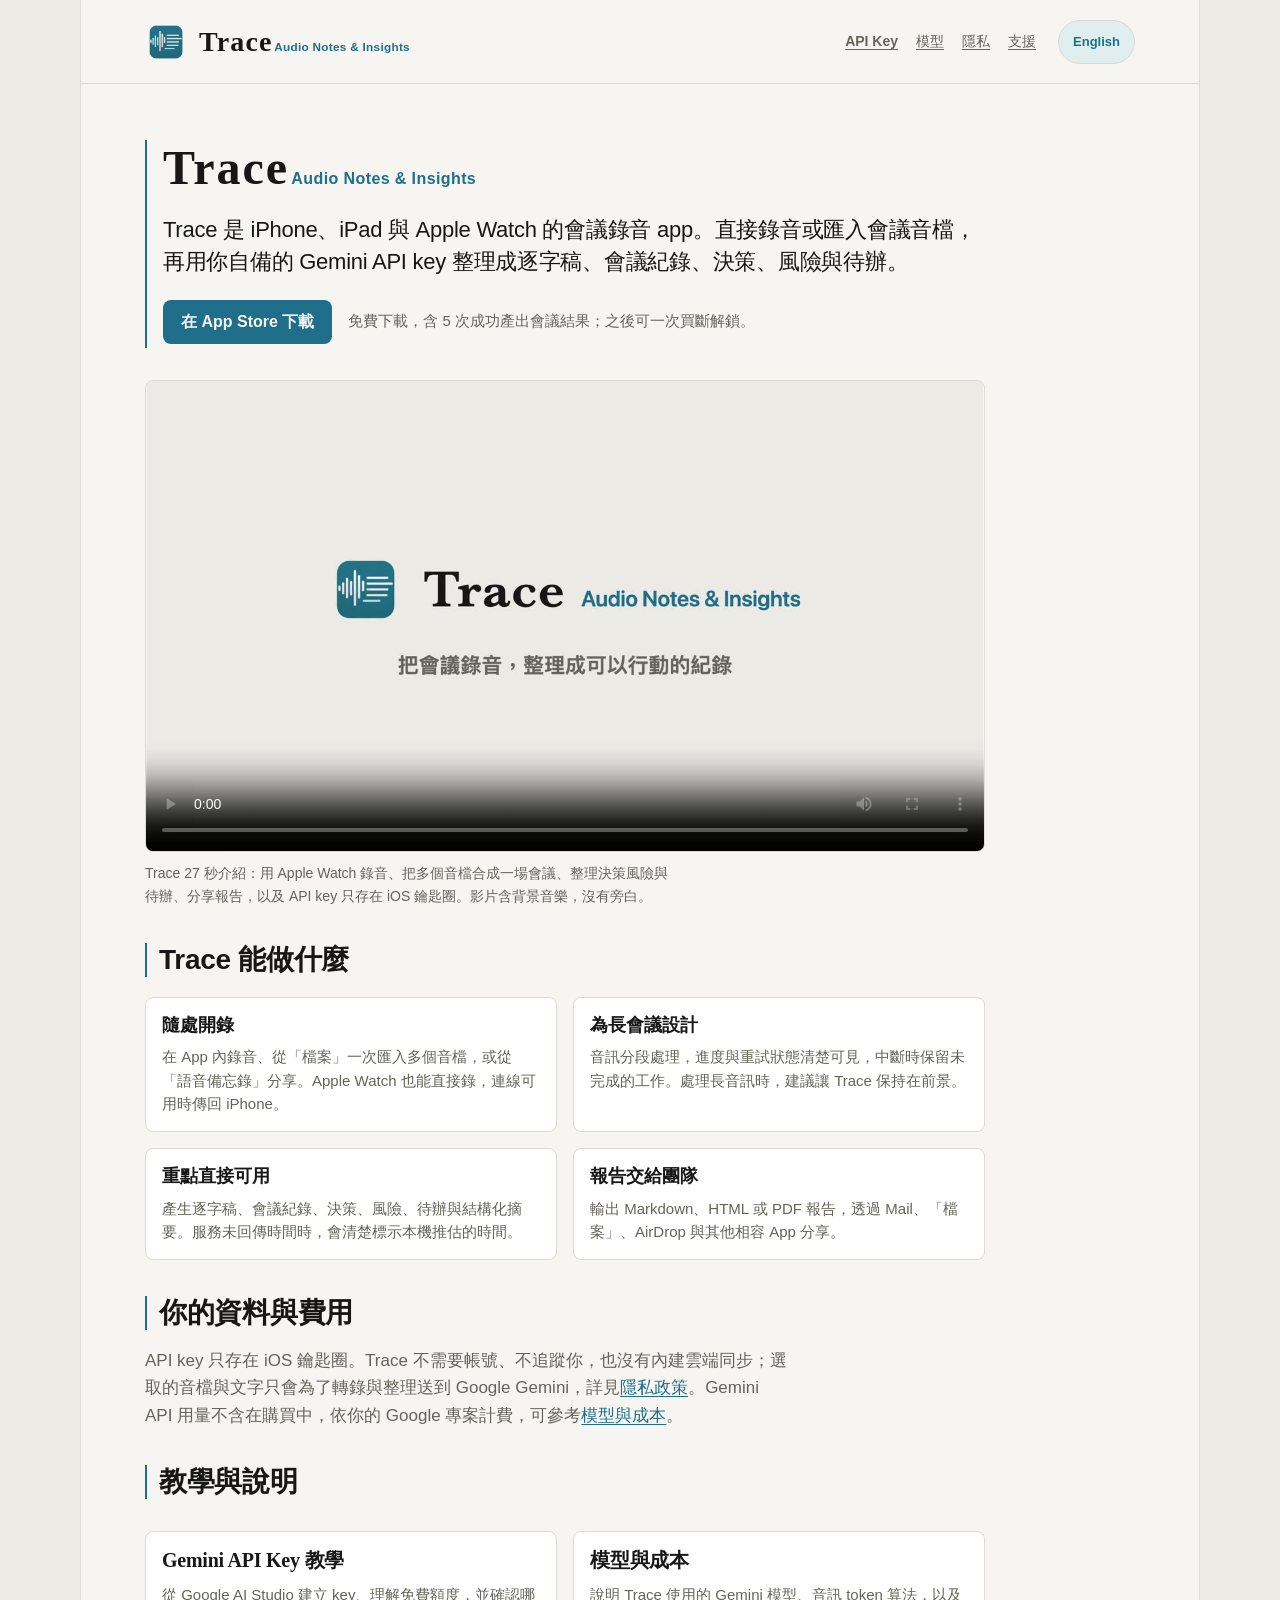
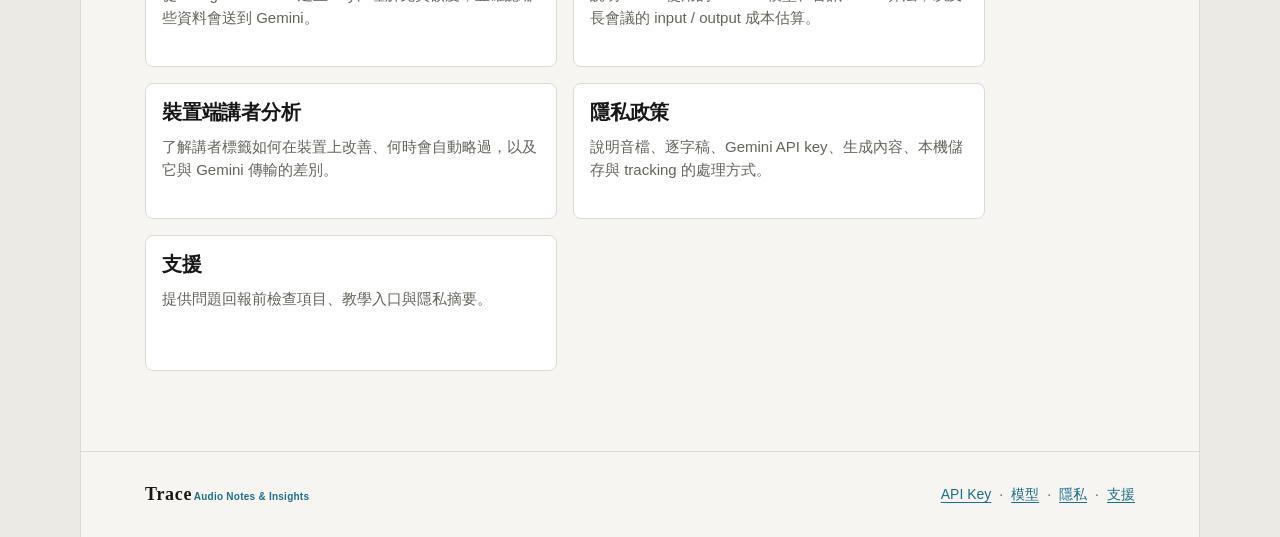
==== index.html @ 85e14eae "Add background music to the promo videos The 27-second cut uses "Calm Corporate 100 bpm - Short" by " ====
<!doctype html>
<html lang="zh-Hant">
  <head>
    <meta charset="utf-8">
    <meta name="viewport" content="width=device-width, initial-scale=1">
    <title>Trace 音訊逐字稿：會議錄音整理成逐字稿、決策與待辦</title>
    <meta name="description" content="Trace 是 iPhone、iPad 與 Apple Watch 的會議錄音 app，用你自備的 Gemini API key 把會議音檔整理成逐字稿、會議紀錄、決策、風險與待辦。免費下載，含 5 次成功產出結果。">
    <meta name="apple-itunes-app" content="app-id=6767938270">
    <link rel="canonical" href="https://isaac-ys-lin.github.io/meetingpipeline-site/">
    <link rel="alternate" hreflang="zh-Hant" href="https://isaac-ys-lin.github.io/meetingpipeline-site/">
    <link rel="alternate" hreflang="en" href="https://isaac-ys-lin.github.io/meetingpipeline-site/en/">
    <link rel="alternate" hreflang="x-default" href="https://isaac-ys-lin.github.io/meetingpipeline-site/">
    <meta property="og:type" content="website">
    <meta property="og:site_name" content="Trace">
    <meta property="og:locale" content="zh_TW">
    <meta property="og:title" content="Trace 音訊逐字稿：會議錄音整理成逐字稿、決策與待辦">
    <meta property="og:description" content="Trace 是 iPhone、iPad 與 Apple Watch 的會議錄音 app，用你自備的 Gemini API key 把會議音檔整理成逐字稿、會議紀錄、決策、風險與待辦。免費下載，含 5 次成功產出結果。">
    <meta property="og:url" content="https://isaac-ys-lin.github.io/meetingpipeline-site/">
    <meta property="og:image" content="https://isaac-ys-lin.github.io/meetingpipeline-site/assets/og/trace-og-zh-Hant-20260928.png">
    <meta property="og:image:width" content="1200">
    <meta property="og:image:height" content="630">
    <meta name="twitter:card" content="summary_large_image">
    <link rel="icon" href="./app-icon.png" type="image/png">
    <link rel="stylesheet" href="./styles.css?v=20260928-trace-site-launch">
  </head>
  <body>
    <a class="skip-link" href="#main-content">跳到主要內容</a>
    <div class="page-shell">
      <div class="frame">
        <header class="site-header">
          <a class="brand" href="./" aria-label="Trace Audio Notes &amp; Insights home">
            <img class="brand-icon" src="./brand-icon.png" alt="" width="42" height="42">
            <span class="brand-lockup"><span class="brand-signature">Trace</span><span class="brand-descriptor"> Audio Notes &amp; Insights</span></span>
          </a>
          <nav class="nav" aria-label="主要連結">
            <a href="./gemini-api-key/">API Key</a>
            <a href="./models/">模型</a>
            <a href="./privacy/">隱私</a>
            <a href="./support/">支援</a>
            <a class="language-switch" href="./en/">English</a>
          </nav>
        </header>
        <main id="main-content">
          <section class="intro" aria-labelledby="page-title">
            <div class="trace-rail">
              <h1 id="page-title" aria-label="Trace Audio Notes &amp; Insights"><span class="brand-lockup"><span class="brand-signature">Trace</span><span class="brand-descriptor"> Audio Notes &amp; Insights</span></span></h1>
              <p class="lede">
                Trace 是 iPhone、iPad 與 Apple Watch 的會議錄音 app。直接錄音或匯入會議音檔，再用你自備的 Gemini API key 整理成逐字稿、會議紀錄、決策、風險與待辦。
              </p>
              <p class="store-row">
                <a class="store-link" href="https://apps.apple.com/app/id6767938270">在 App Store 下載</a>
                <span class="store-note">免費下載，含 5 次成功產出會議結果；之後可一次買斷解鎖。</span>
              </p>
            </div>
          </section>

          <section class="promo-video" aria-label="宣傳影片">
            <video controls playsinline preload="metadata" poster="./assets/video/trace-launch-zh-Hant-20260928.jpg" width="1920" height="1080" aria-describedby="promo-video-description">
              <source src="./assets/video/trace-launch-zh-Hant-20260928-music.mp4" type="video/mp4">
              <p>你的瀏覽器無法播放影片，可以<a href="./assets/video/trace-launch-zh-Hant-20260928-music.mp4">直接下載 MP4</a>。</p>
            </video>
            <p id="promo-video-description">Trace 27 秒介紹：用 Apple Watch 錄音、把多個音檔合成一場會議、整理決策風險與待辦、分享報告，以及 API key 只存在 iOS 鑰匙圈。影片含背景音樂，沒有旁白。</p>
          </section>

          <section class="features" aria-labelledby="features-title">
            <h2 id="features-title">Trace 能做什麼</h2>
            <div class="feature-grid">
              <div class="feature">
                <h3>隨處開錄</h3>
                <p>在 App 內錄音、從「檔案」一次匯入多個音檔，或從「語音備忘錄」分享。Apple Watch 也能直接錄，連線可用時傳回 iPhone。</p>
              </div>
              <div class="feature">
                <h3>為長會議設計</h3>
                <p>音訊分段處理，進度與重試狀態清楚可見，中斷時保留未完成的工作。處理長音訊時，建議讓 Trace 保持在前景。</p>
              </div>
              <div class="feature">
                <h3>重點直接可用</h3>
                <p>產生逐字稿、會議紀錄、決策、風險、待辦與結構化摘要。服務未回傳時間時，會清楚標示本機推估的時間。</p>
              </div>
              <div class="feature">
                <h3>報告交給團隊</h3>
                <p>輸出 Markdown、HTML 或 PDF 報告，透過 Mail、「檔案」、AirDrop 與其他相容 App 分享。</p>
              </div>
            </div>
            <h2 id="privacy-summary">你的資料與費用</h2>
            <p>API key 只存在 iOS 鑰匙圈。Trace 不需要帳號、不追蹤你，也沒有內建雲端同步；選取的音檔與文字只會為了轉錄與整理送到 Google Gemini，詳見<a href="./privacy/">隱私政策</a>。Gemini API 用量不含在購買中，依你的 Google 專案計費，可參考<a href="./models/">模型與成本</a>。</p>
          </section>

          <h2 class="link-grid-title">教學與說明</h2>
          <section class="link-grid" aria-label="主要連結">
            <a class="link-card" href="./gemini-api-key/">
              <strong>Gemini API Key 教學</strong>
              <span>從 Google AI Studio 建立 key、理解免費額度，並確認哪些資料會送到 Gemini。</span>
            </a>
            <a class="link-card" href="./models/">
              <strong>模型與成本</strong>
              <span>說明 Trace 使用的 Gemini 模型、音訊 token 算法，以及長會議的 input / output 成本估算。</span>
            </a>
            <a class="link-card" href="./speaker-analysis/">
              <strong>裝置端講者分析</strong>
              <span>了解講者標籤如何在裝置上改善、何時會自動略過，以及它與 Gemini 傳輸的差別。</span>
            </a>
            <a class="link-card" href="./privacy/">
              <strong>隱私政策</strong>
              <span>說明音檔、逐字稿、Gemini API key、生成內容、本機儲存與 tracking 的處理方式。</span>
            </a>
            <a class="link-card" href="./support/">
              <strong>支援</strong>
              <span>提供問題回報前檢查項目、教學入口與隱私摘要。</span>
            </a>
          </section>
        </main>
        <footer class="site-footer">
          <span class="footer-brand brand-lockup"><span class="brand-signature">Trace</span><span class="brand-descriptor"> Audio Notes &amp; Insights</span></span>
          <span>
            <a href="./gemini-api-key/">API Key</a>
            · <a href="./models/">模型</a>
            · <a href="./privacy/">隱私</a>
            · <a href="./support/">支援</a>
          </span>
        </footer>
      </div>
    </div>
  </body>
</html>
---- styles.css ----
:root {
  color-scheme: light dark;
  --canvas: #ECEAE5;
  --paper: #F7F5F1;
  --panel: #FFFFFF;
  --ivory: #FBFAF6;
  --ink: #171717;
  --muted: #64645B;
  --line: #DCDAD2;
  --teal: #1F6F8B;
  --teal-soft: #DFEFEF;
  --record-soft: #EEE9E0;
  --success: #298C45;
  --warning: #B85309;
  --copper: #B86445;
  --font-brand: "Baskerville-SemiBold", "Baskerville", ui-serif, serif;
  --font-serif: ui-serif, "Iowan Old Style", "Palatino Linotype", "Songti TC", serif;
  --font-sans: -apple-system, BlinkMacSystemFont, "Segoe UI", "PingFang TC", sans-serif;
  --font-mono: ui-monospace, "SFMono-Regular", Menlo, Consolas, monospace;
  --radius-panel: 8px;
  --radius-row: 10px;
  --shell-width: 1120px;
  --reading-width: 68ch;
}

@media (prefers-color-scheme: dark) {
  :root {
    --canvas: #0C0E0E;
    --paper: #121414;
    --panel: #1E2121;
    --ivory: #181A1A;
    --ink: #F0F0E8;
    --muted: #B0B5AF;
    --line: #3F4443;
    --teal: #68C5D1;
    --teal-soft: #203C40;
    --record-soft: #32302B;
    --success: #6BD18A;
    --warning: #EA9F50;
    --copper: #D37B56;
  }
}

* {
  box-sizing: border-box;
}

html {
  -webkit-font-smoothing: antialiased;
  -moz-osx-font-smoothing: grayscale;
  background: var(--canvas);
  color: var(--ink);
  font-family: var(--font-sans);
  line-height: 1.62;
}

body {
  background: var(--canvas);
  margin: 0;
  min-width: 320px;
}

::selection {
  background: var(--teal-soft);
  color: var(--ink);
}

a {
  color: var(--teal);
  text-decoration-color: currentColor;
  text-decoration-thickness: 1px;
  text-underline-offset: 0.2em;
  transition-duration: 160ms;
  transition-property: background-color, border-color, color, transform;
  transition-timing-function: ease-out;
}

a:hover {
  color: var(--ink);
  text-decoration-thickness: 2px;
}

a:active {
  transform: scale(0.985);
}

a:focus-visible,
[tabindex]:focus-visible {
  border-radius: 4px;
  outline: 3px solid var(--teal);
  outline-offset: 4px;
}

.skip-link {
  background: var(--ink);
  border-radius: var(--radius-panel);
  color: var(--paper);
  left: 16px;
  padding: 10px 14px;
  position: fixed;
  top: -64px;
  z-index: 100;
}

.skip-link:focus {
  top: 16px;
}

.page-shell {
  min-height: 100vh;
  padding-inline: 20px;
}

.frame {
  background: var(--paper);
  border-inline: 1px solid var(--line);
  margin: 0 auto;
  max-width: var(--shell-width);
  min-height: 100vh;
  width: 100%;
}

.site-header,
.site-footer {
  align-items: center;
  display: flex;
  gap: 24px;
  justify-content: space-between;
  padding-inline: clamp(20px, 5vw, 64px);
}

.site-header {
  border-bottom: 1px solid var(--line);
  min-height: 84px;
  padding-block: 18px;
}

.brand {
  align-items: center;
  color: var(--ink);
  display: inline-flex;
  flex: 0 0 auto;
  font-family: var(--font-brand);
  font-size: 28px;
  font-weight: 600;
  gap: 12px;
  letter-spacing: 0.02em;
  line-height: 1;
  min-height: 44px;
  text-decoration: none;
}

.brand:hover {
  color: var(--teal);
}

.brand-lockup {
  align-items: baseline;
  display: inline-flex;
  white-space: nowrap;
}

.brand-signature {
  font-family: var(--font-brand);
  font-weight: 600;
  letter-spacing: 0.04em;
  line-height: 1;
}

.brand-descriptor {
  color: var(--teal);
  font-family: var(--font-sans);
  font-size: 0.42em;
  font-weight: 600;
  letter-spacing: 0.025em;
  line-height: 1;
  margin-inline-start: 0.15em;
}

.brand-icon {
  display: block;
  height: 42px;
  object-fit: contain;
  width: 42px;
}

.nav {
  align-items: center;
  display: flex;
  flex-wrap: wrap;
  gap: 4px 18px;
  justify-content: flex-end;
}

.nav a {
  align-items: center;
  color: var(--muted);
  display: inline-flex;
  font-size: 14px;
  font-weight: 560;
  min-height: 44px;
  white-space: nowrap;
}

.nav a:hover {
  color: var(--ink);
}

.nav a[aria-current="page"] {
  color: var(--teal);
  font-weight: 700;
  text-decoration-color: var(--teal);
  text-decoration-thickness: 2px;
}

.nav .language-switch {
  background: var(--teal-soft);
  border: 1px solid var(--line);
  border-radius: 999px;
  color: var(--teal);
  font-size: 13px;
  font-weight: 700;
  justify-content: center;
  margin-left: 4px;
  min-height: 44px;
  min-width: 62px;
  padding-inline: 14px;
  text-decoration: none;
}

.nav .language-switch:hover {
  background: var(--teal-soft);
  border-color: var(--teal);
  color: var(--ink);
}

main {
  padding: clamp(36px, 5vw, 56px) clamp(20px, 5vw, 64px) clamp(52px, 7vw, 80px);
}

.intro,
.content {
  max-width: 840px;
  min-width: 0;
}

.intro > *,
.content > * {
  min-width: 0;
}

.trace-rail {
  border-inline-start: 2px solid var(--teal);
  padding: 2px 0 4px 16px;
}

.intro .trace-rail {
  animation: trace-reveal 240ms ease-out both;
}

@keyframes trace-reveal {
  from {
    opacity: 0;
  }

  to {
    opacity: 1;
  }
}

.eyebrow {
  color: var(--teal);
  font-family: var(--font-mono);
  font-size: 12px;
  font-variant-numeric: tabular-nums;
  font-weight: 650;
  letter-spacing: 0.025em;
  margin: 0 0 18px;
}

h1,
h2,
h3,
.link-card strong {
  color: var(--ink);
  margin: 0;
  text-wrap: balance;
}

h1 {
  font-family: var(--font-sans);
  font-size: clamp(36px, 4.5vw, 48px);
  font-weight: 600;
  letter-spacing: -0.015em;
  line-height: 1.08;
  max-width: 760px;
  overflow-wrap: anywhere;
}

.content h1 {
  font-family: var(--font-sans);
  font-size: clamp(32px, 4vw, 40px);
  line-height: 1.15;
}

.intro h1 {
  font-family: var(--font-brand);
  letter-spacing: 0.015em;
}

.intro .brand-descriptor {
  font-size: clamp(12px, 1.6vw, 16px);
}

h2 {
  border-inline-start: 2px solid var(--teal);
  font-family: var(--font-sans);
  font-size: clamp(22px, 2.5vw, 28px);
  font-weight: 600;
  letter-spacing: -0.01em;
  line-height: 1.2;
  margin-top: 36px;
  padding-inline-start: 12px;
}

h3 {
  font-family: var(--font-sans);
  font-size: 18px;
  font-weight: 700;
  line-height: 1.3;
  margin-top: 24px;
}

.word-unit {
  display: inline-block;
}

p,
li {
  color: var(--muted);
  font-size: 17px;
  overflow-wrap: break-word;
  text-wrap: pretty;
}

p {
  margin: 17px 0 0;
  max-width: var(--reading-width);
}

ul {
  margin: 15px 0 0;
  padding-left: 1.2rem;
}

li + li {
  margin-top: 6px;
}

.lede {
  color: var(--ink);
  font-size: clamp(18px, 2.2vw, 22px);
  letter-spacing: -0.012em;
  line-height: 1.45;
  margin-top: 20px;
}

code {
  background: var(--teal-soft);
  border-radius: 5px;
  color: var(--ink);
  font-family: var(--font-mono);
  font-size: 0.88em;
  overflow-wrap: anywhere;
  padding: 0.14em 0.36em;
}

.promo-video {
  margin-top: 32px;
  max-width: 840px;
}

.promo-video video {
  aspect-ratio: 16 / 9;
  background: var(--paper);
  border: 1px solid var(--line);
  border-radius: var(--radius-panel);
  display: block;
  height: auto;
  width: 100%;
}

.promo-video > p {
  color: var(--muted);
  font-size: 14px;
  margin: 10px 0 0;
}

.store-row {
  align-items: center;
  display: flex;
  flex-wrap: wrap;
  gap: 10px 16px;
  margin-top: 22px;
}

.store-link {
  align-items: center;
  background: var(--teal);
  border-radius: var(--radius-panel);
  color: var(--paper);
  display: inline-flex;
  font-size: 16px;
  font-weight: 600;
  min-height: 44px;
  padding: 0 18px;
  text-decoration: none;
}

.store-link:hover {
  background: var(--ink);
}

.store-note {
  color: var(--muted);
  font-size: 15px;
}

.features {
  max-width: 840px;
}

.feature-grid {
  display: grid;
  gap: 16px;
  grid-template-columns: repeat(2, minmax(0, 1fr));
  margin-top: 20px;
}

.feature {
  background: var(--panel);
  border: 1px solid var(--line);
  border-radius: var(--radius-panel);
  min-width: 0;
  padding: 16px;
}

.feature h3 {
  margin-top: 0;
}

.feature p {
  font-size: 15px;
  line-height: 1.55;
  margin-top: 8px;
}

.link-grid-title {
  max-width: 840px;
}

.link-grid {
  display: grid;
  gap: 16px;
  grid-template-columns: repeat(2, minmax(0, 1fr));
  margin-top: 32px;
  max-width: 840px;
}

.link-card {
  background: var(--panel);
  border: 1px solid var(--line);
  border-radius: var(--radius-panel);
  color: var(--ink);
  display: block;
  min-height: 136px;
  min-width: 0;
  padding: 16px;
  text-decoration: none;
}

.link-card strong {
  display: block;
  font-family: var(--font-serif);
  font-size: 20px;
  letter-spacing: -0.012em;
  line-height: 1.25;
}

.link-card span {
  color: var(--muted);
  display: block;
  font-size: 15px;
  line-height: 1.55;
  margin-top: 10px;
}

.content {
  width: 100%;
}

.content h1 {
  max-width: none;
}

.meta-box {
  background: var(--panel);
  border: 1px solid var(--line);
  border-radius: var(--radius-panel);
  display: grid;
  margin-top: 24px;
  overflow: hidden;
}

.meta-box p {
  color: var(--ink);
  display: grid;
  font-size: 15px;
  gap: 0.45rem;
  grid-template-columns: 6rem minmax(0, 1fr);
  line-height: 1.62;
  margin: 0;
  max-width: none;
  padding: 12px 16px;
}

.meta-box p + p {
  border-top: 1px solid var(--line);
}

.meta-box strong {
  color: var(--teal);
  font-size: 12px;
  grid-column: 1;
}

.meta-box p > span {
  grid-column: 2;
  min-width: 0;
}

.step-list {
  counter-reset: guide-step;
  display: grid;
  gap: 12px;
  list-style: none;
  margin: 22px 0 0;
  padding: 0;
}

.step-list li {
  background: var(--panel);
  border: 1px solid var(--line);
  border-radius: var(--radius-panel);
  color: var(--muted);
  counter-increment: guide-step;
  display: grid;
  gap: 5px 12px;
  grid-template-columns: 36px 1fr;
  padding: 16px;
}

.step-list li::before {
  align-items: center;
  background: var(--teal-soft);
  border-radius: 999px;
  color: var(--teal);
  content: counter(guide-step, decimal-leading-zero);
  display: inline-flex;
  font-family: var(--font-mono);
  font-size: 12px;
  font-weight: 750;
  height: 30px;
  justify-content: center;
  width: 30px;
}

.step-list strong {
  color: var(--ink);
  font-family: var(--font-serif);
  font-size: 18px;
}

.step-list span {
  display: block;
  grid-column: 2;
}

.guide-figure {
  background: var(--panel);
  border: 1px solid var(--line);
  border-radius: var(--radius-panel);
  margin: 28px 0 0;
  overflow: hidden;
}

.guide-figure--dialog {
  margin-inline: auto;
  max-width: 560px;
}

.guide-figure img {
  background: var(--teal-soft);
  display: block;
  height: auto;
  width: 100%;
}

.figure-fallback {
  background: var(--teal-soft);
  display: grid;
  gap: 8px;
  min-height: 220px;
  padding: 28px;
  place-content: center;
  text-align: center;
}

.figure-fallback strong {
  color: var(--ink);
  font-family: var(--font-serif);
  font-size: 20px;
}

.figure-fallback span,
.guide-figure figcaption {
  color: var(--muted);
  font-size: 14px;
}

.guide-figure figcaption {
  border-top: 1px solid var(--line);
  padding: 12px 16px;
}

.table-wrap,
.support-table-wrap {
  background: var(--panel);
  border: 1px solid var(--line);
  border-radius: var(--radius-panel);
  margin-top: 20px;
  overflow-x: auto;
  overscroll-behavior-inline: contain;
  scrollbar-color: var(--teal) var(--record-soft);
}

.cost-table,
.support-table {
  border-collapse: collapse;
  width: 100%;
}

.cost-table {
  min-width: 760px;
}

.support-table {
  min-width: 720px;
}

.cost-table caption {
  color: var(--muted);
  font-size: 13px;
  padding: 12px 14px;
  text-align: left;
}

.cost-table th,
.cost-table td,
.support-table th,
.support-table td {
  border-bottom: 1px solid var(--line);
  padding: 13px 14px;
  text-align: left;
  vertical-align: top;
}

.cost-table tr:last-child td,
.support-table tr:last-child td {
  border-bottom: 0;
}

.cost-table th,
.support-table th {
  background: var(--teal-soft);
  color: var(--ink);
  font-family: var(--font-mono);
  font-size: 12px;
  font-weight: 750;
  letter-spacing: 0.01em;
}

.cost-table td,
.support-table td {
  color: var(--muted);
  font-size: 14px;
}

.cost-table td,
.cost-table th {
  font-variant-numeric: tabular-nums;
}

.comparison-grid,
.model-grid {
  display: grid;
  gap: 14px;
  grid-template-columns: repeat(2, minmax(0, 1fr));
  margin-top: 22px;
}

.comparison-grid section,
.model-card {
  background: var(--panel);
  border: 1px solid var(--line);
  border-radius: var(--radius-panel);
  padding: 16px;
}

.comparison-grid h3,
.model-card h3 {
  margin-top: 0;
}

.comparison-grid p,
.model-card p {
  font-size: 15px;
}

.model-kicker {
  color: var(--teal);
  font-family: var(--font-mono);
  font-size: 12px !important;
  font-weight: 700;
  letter-spacing: 0.04em;
  margin-top: 0;
  text-transform: uppercase;
}

.model-card dl,
.model-card dd {
  margin: 0;
}

.model-card dl {
  display: grid;
  gap: 12px;
  margin-top: 18px;
}

.model-card dt {
  color: var(--teal);
  font-family: var(--font-mono);
  font-size: 12px;
  font-weight: 700;
}

.model-card dd {
  color: var(--muted);
  font-size: 14px;
  margin-top: 2px;
}

.assumption-grid {
  display: grid;
  gap: 14px;
  grid-template-columns: repeat(3, minmax(0, 1fr));
  margin-top: 22px;
}

.assumption-grid section,
.cost-flow div {
  background: var(--panel);
  border: 1px solid var(--line);
  border-radius: var(--radius-panel);
  padding: 16px;
}

.assumption-grid section {
  border-top: 3px solid var(--teal);
  min-height: 176px;
}

.assumption-label,
.cost-flow span {
  color: var(--teal);
  display: block;
  font-family: var(--font-mono);
  font-size: 12px;
  font-weight: 700;
  margin-bottom: 8px;
}

.assumption-grid strong,
.cost-flow strong {
  color: var(--ink);
  display: block;
  font-family: var(--font-serif);
  font-size: 18px;
  line-height: 1.35;
}

.assumption-grid p,
.cost-flow p {
  color: var(--muted);
  font-size: 14px;
  margin-top: 10px;
}

.cost-flow {
  counter-reset: cost-step;
  display: grid;
  gap: 14px;
  grid-template-columns: repeat(3, minmax(0, 1fr));
  margin-top: 18px;
}

.cost-flow div {
  min-height: 132px;
}

.cost-flow div::before {
  align-items: center;
  background: var(--teal-soft);
  border-radius: 999px;
  color: var(--teal);
  content: counter(cost-step, decimal-leading-zero);
  counter-increment: cost-step;
  display: inline-flex;
  font-family: var(--font-mono);
  font-size: 11px;
  font-weight: 800;
  height: 28px;
  justify-content: center;
  margin-bottom: 12px;
  width: 28px;
}

.note,
.cost-callout,
.formula-box,
.support-callout {
  border: 1px solid var(--line);
  border-radius: var(--radius-panel);
  color: var(--muted);
  font-size: 15px;
  max-width: none;
  padding: 14px 16px;
}

.note {
  background: var(--record-soft);
}

.formula-box,
.support-callout {
  background: var(--teal-soft);
}

.cost-callout {
  background: color-mix(in srgb, var(--warning) 10%, var(--panel));
}

.formula-box {
  margin-top: 20px;
  padding: 18px 20px;
}

.formula-box p,
.support-callout p {
  max-width: none;
}

.formula-box p {
  color: var(--ink);
  font-size: 15px;
  margin-top: 8px;
}

.cost-callout strong {
  color: var(--warning);
}

.support-callout {
  border-inline-start: 4px solid var(--teal);
  margin-top: 18px;
}

.support-table-wrap {
  margin-top: 18px;
}

.site-footer {
  border-top: 1px solid var(--line);
  color: var(--muted);
  font-size: 14px;
  min-height: 86px;
  padding-block: 20px;
}

.site-footer > span:first-child {
  color: var(--ink);
  font-family: var(--font-brand);
  font-size: 18px;
  font-weight: 600;
}

.site-footer .brand-descriptor {
  font-size: 10px;
}

.site-footer span:last-child {
  align-items: center;
  display: flex;
  flex-wrap: wrap;
  gap: 2px 8px;
  justify-content: flex-end;
}

.site-footer a {
  align-items: center;
  display: inline-flex;
  min-height: 44px;
  white-space: nowrap;
}

.site-footer a[aria-current="page"] {
  color: var(--ink);
  font-weight: 700;
  text-decoration-color: var(--teal);
  text-decoration-thickness: 2px;
}

@media (hover: hover) {
  .link-card:hover {
    background: var(--ivory);
    border-color: var(--teal);
    color: var(--ink);
    transform: translateY(-2px);
  }
}

@media (max-width: 820px) {
  .support-table-wrap {
    background: transparent;
    border: 0;
    overflow: visible;
  }

  .support-table,
  .support-table tbody,
  .support-table tr,
  .support-table td {
    display: block;
    min-width: 0;
    width: 100%;
  }

  .support-table thead {
    clip: rect(0 0 0 0);
    clip-path: inset(50%);
    height: 1px;
    overflow: hidden;
    position: absolute;
    white-space: nowrap;
    width: 1px;
  }

  .support-table tbody {
    display: grid;
    gap: 12px;
  }

  .support-table tr {
    background: var(--panel);
    border: 1px solid var(--line);
    border-radius: var(--radius-panel);
    overflow: hidden;
  }

  .support-table td,
  .support-table tr:last-child td {
    align-items: start;
    border-bottom: 1px solid var(--line);
    display: grid;
    gap: 12px;
    grid-template-columns: minmax(96px, 0.38fr) 1fr;
    padding: 12px 14px;
  }

  .support-table td:last-child {
    border-bottom: 0;
  }

  .support-table td::before {
    color: var(--teal);
    content: attr(data-label);
    font-family: var(--font-mono);
    font-size: 11px;
    font-weight: 750;
    line-height: 1.35;
  }
}

@media (max-width: 760px) {
  .page-shell {
    padding-inline: 0;
  }

  .frame {
    border-inline: 0;
  }

  .site-header,
  .site-footer {
    align-items: flex-start;
    flex-direction: column;
    gap: 8px;
    padding: 16px 20px;
  }

  .site-header {
    min-height: 0;
  }

  .nav {
    gap: 2px 14px;
    justify-content: flex-start;
  }

  .nav .language-switch {
    margin-left: 0;
  }

  main {
    padding: 28px 16px 52px;
  }

  main > * {
    max-width: 100%;
    min-width: 0;
    width: 100%;
  }

  .link-grid,
  .feature-grid,
  .model-grid,
  .assumption-grid,
  .cost-flow,
  .comparison-grid {
    grid-template-columns: 1fr;
  }

  .link-card {
    min-height: 0;
  }

  .content,
  .content p,
  .content li,
  .guide .lede {
    max-width: 100%;
    min-width: 0;
  }

  .step-list li {
    grid-template-columns: 34px 1fr;
    padding: 15px;
  }

  .meta-box p {
    display: block;
  }

  .meta-box strong {
    margin-right: 0.35rem;
  }

  .meta-box p > span {
    display: inline;
  }

  h1 {
    font-size: clamp(34px, 10vw, 42px);
  }

  .content h1 {
    font-size: clamp(30px, 8.5vw, 36px);
  }

  h2 {
    font-size: clamp(22px, 6.5vw, 26px);
  }

  .mobile-line {
    display: block;
  }

  .site-footer {
    min-height: 0;
  }

  .site-footer span:last-child {
    justify-content: flex-start;
  }
}

@media (max-width: 430px) {
  .brand-icon {
    height: 42px;
    width: 42px;
  }

  .nav {
    width: 100%;
  }

  .nav a {
    font-size: 13px;
  }

  .trace-rail {
    padding-inline-start: 14px;
  }

  .support-table td,
  .support-table tr:last-child td {
    display: block;
  }

  .support-table td::before {
    display: block;
    margin-bottom: 5px;
  }
}

@media (prefers-reduced-motion: reduce) {
  *,
  *::before,
  *::after {
    animation-duration: 1ms !important;
    animation-iteration-count: 1 !important;
    scroll-behavior: auto !important;
    transition-duration: 1ms !important;
  }
}

@media print {
  :root {
    color-scheme: light;
  }

  .page-shell {
    padding: 0;
  }

  .site-header,
  .site-footer {
    display: none;
  }

  main {
    padding: 0;
  }
}
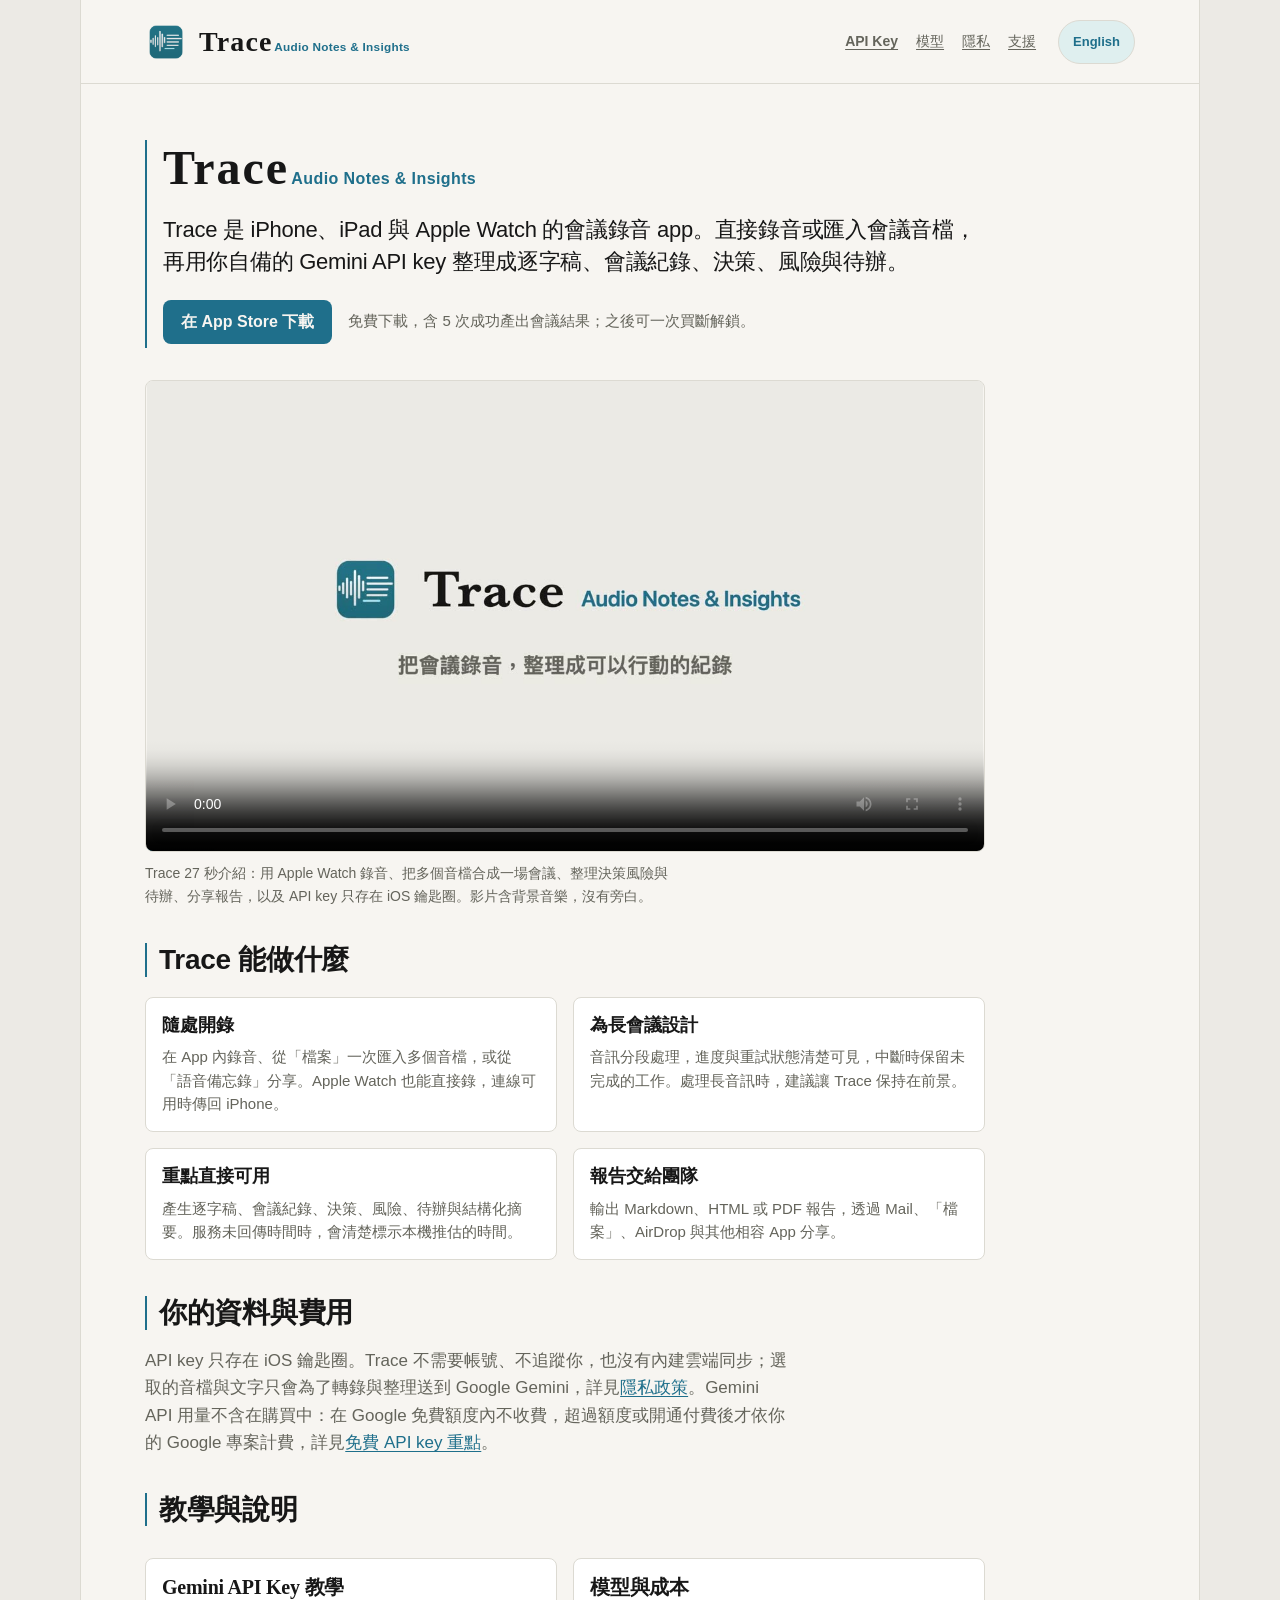
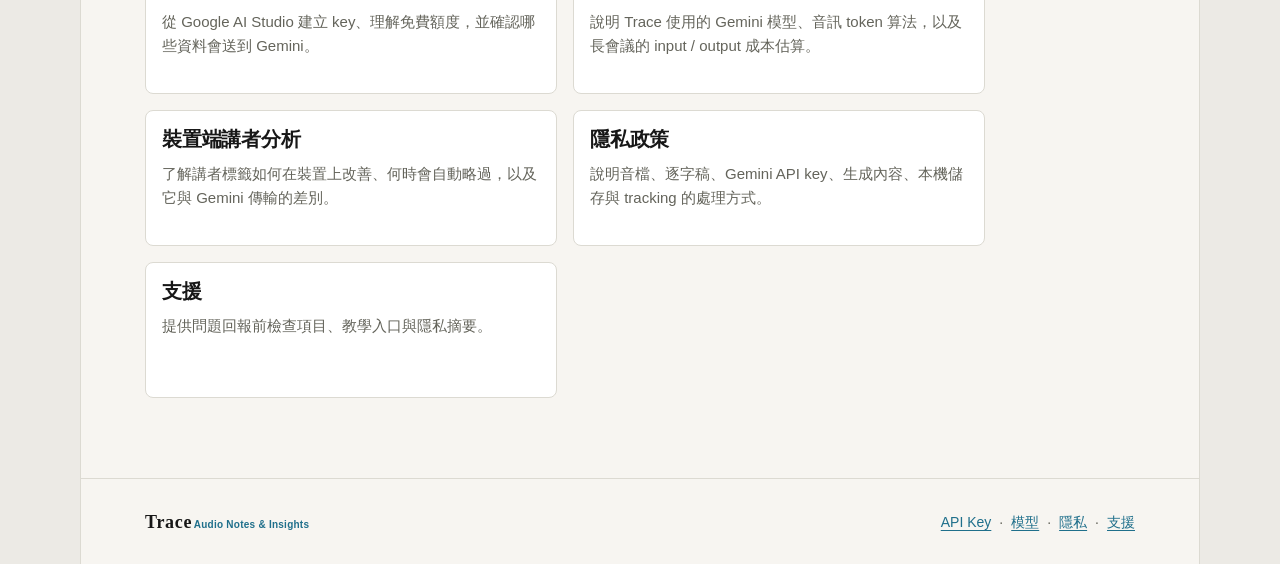
==== commit 395503bd: "Put free API key guidance up front on the models page Most users start on Google's free tier, so the" ====
--- a/index.html
+++ b/index.html
@@ -83,7 +83,7 @@
               </div>
             </div>
             <h2 id="privacy-summary">你的資料與費用</h2>
-            <p>API key 只存在 iOS 鑰匙圈。Trace 不需要帳號、不追蹤你，也沒有內建雲端同步；選取的音檔與文字只會為了轉錄與整理送到 Google Gemini，詳見<a href="./privacy/">隱私政策</a>。Gemini API 用量不含在購買中，依你的 Google 專案計費，可參考<a href="./models/">模型與成本</a>。</p>
+            <p>API key 只存在 iOS 鑰匙圈。Trace 不需要帳號、不追蹤你，也沒有內建雲端同步；選取的音檔與文字只會為了轉錄與整理送到 Google Gemini，詳見<a href="./privacy/">隱私政策</a>。Gemini API 用量不含在購買中：在 Google 免費額度內不收費，超過額度或開通付費後才依你的 Google 專案計費，詳見<a href="./models/#free-tier">免費 API key 重點</a>。</p>
           </section>
 
           <h2 class="link-grid-title">教學與說明</h2>
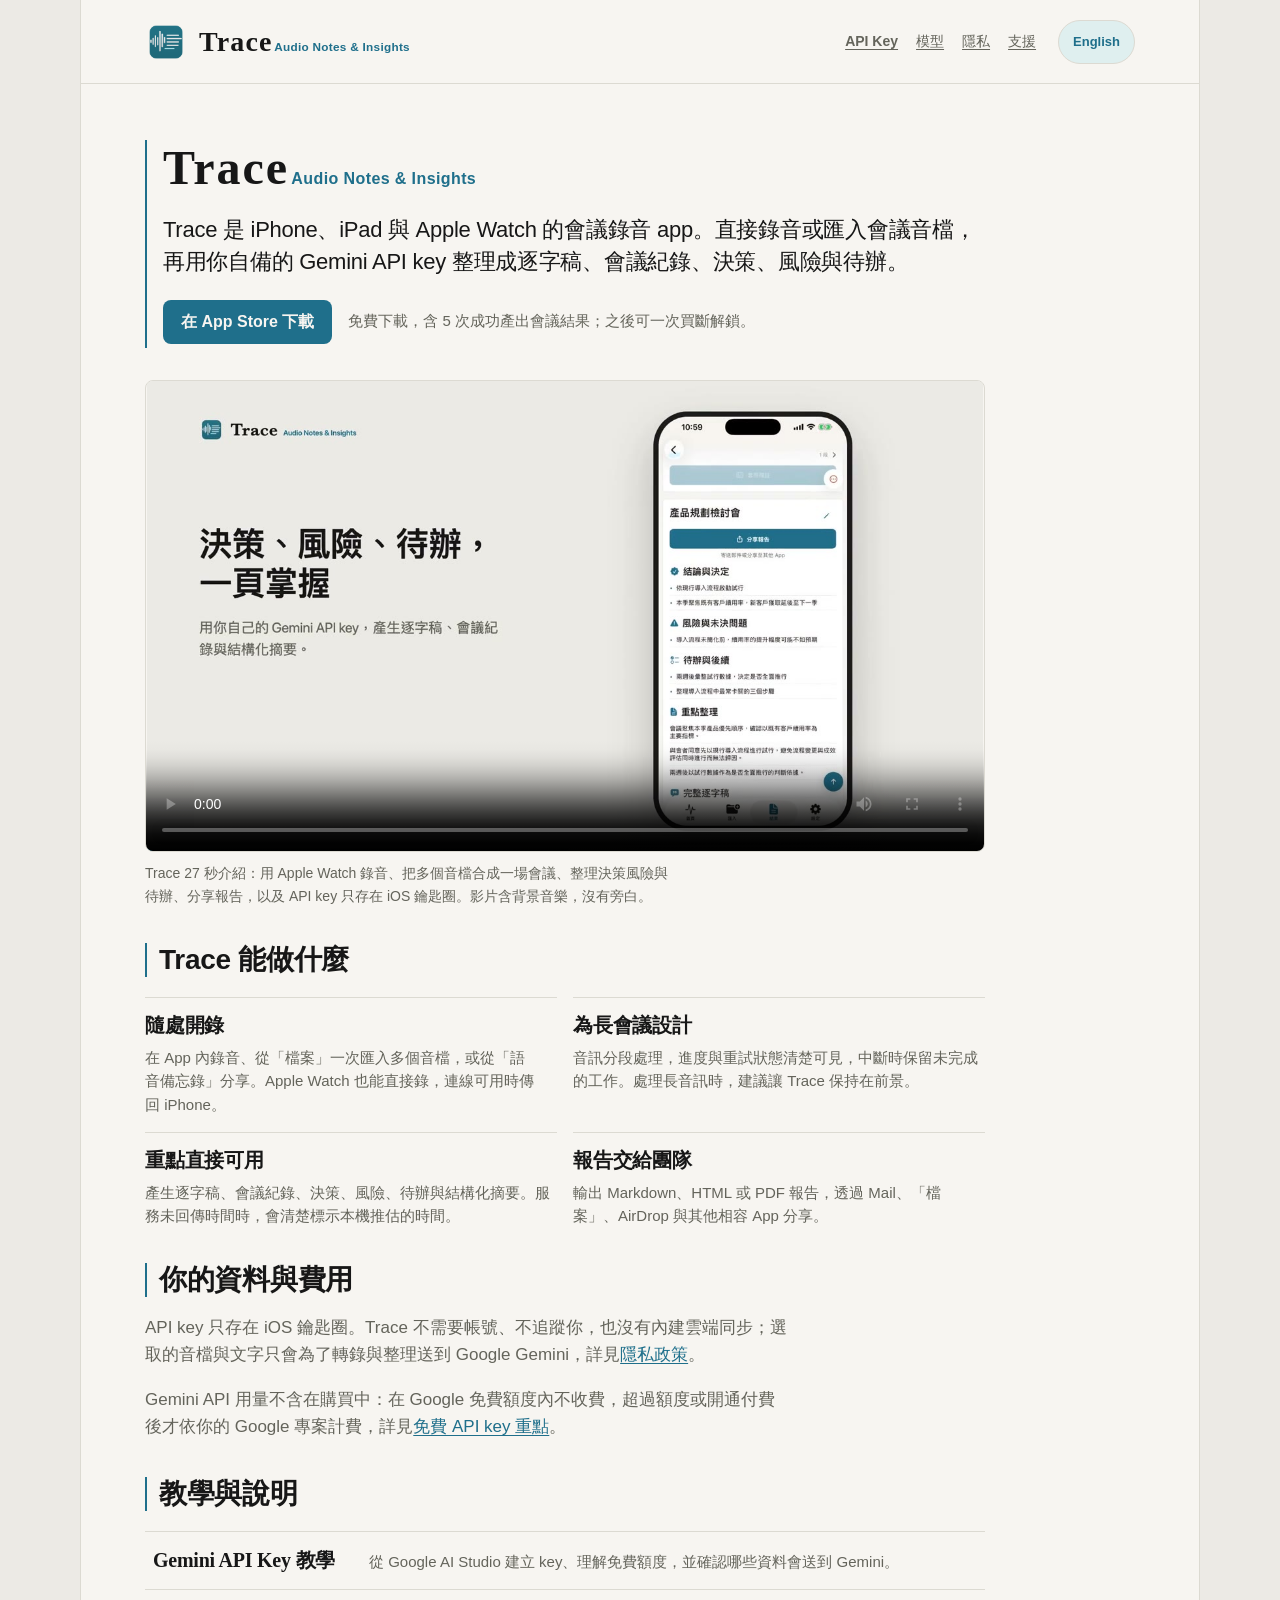
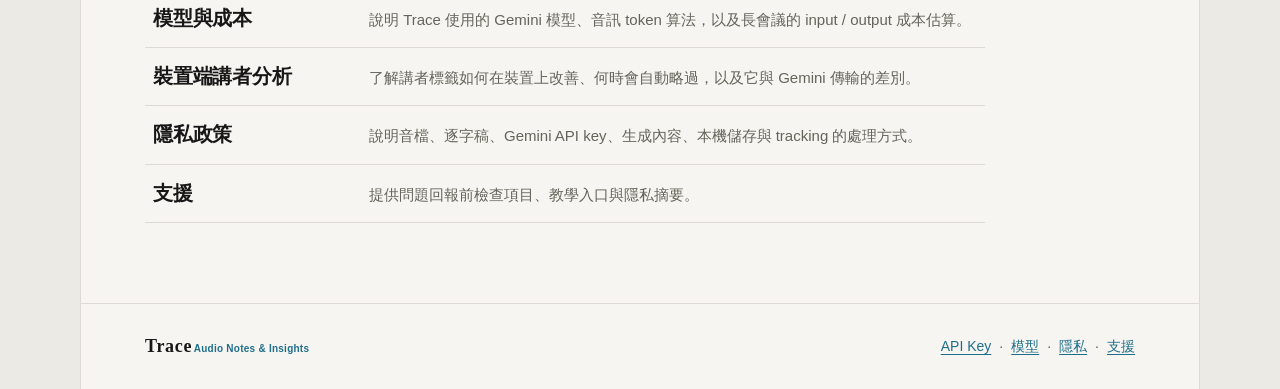
==== commit e653ad5c: "Polish the homepage: product poster, cardless features, link rows The first screen repeated the Trac" ====
--- a/index.html
+++ b/index.html
@@ -21,7 +21,7 @@
     <meta property="og:image:height" content="630">
     <meta name="twitter:card" content="summary_large_image">
     <link rel="icon" href="./app-icon.png" type="image/png">
-    <link rel="stylesheet" href="./styles.css?v=20260928-trace-site-launch">
+    <link rel="stylesheet" href="./styles.css?v=20260928-trace-home-polish">
   </head>
   <body>
     <a class="skip-link" href="#main-content">跳到主要內容</a>
@@ -55,7 +55,7 @@
           </section>
 
           <section class="promo-video" aria-label="宣傳影片">
-            <video controls playsinline preload="metadata" poster="./assets/video/trace-launch-zh-Hant-20260928.jpg" width="1920" height="1080" aria-describedby="promo-video-description">
+            <video controls playsinline preload="metadata" poster="./assets/video/trace-launch-zh-Hant-20260928-product.jpg" width="1920" height="1080" aria-describedby="promo-video-description">
               <source src="./assets/video/trace-launch-zh-Hant-20260928-music.mp4" type="video/mp4">
               <p>你的瀏覽器無法播放影片，可以<a href="./assets/video/trace-launch-zh-Hant-20260928-music.mp4">直接下載 MP4</a>。</p>
             </video>
@@ -83,7 +83,8 @@
               </div>
             </div>
             <h2 id="privacy-summary">你的資料與費用</h2>
-            <p>API key 只存在 iOS 鑰匙圈。Trace 不需要帳號、不追蹤你，也沒有內建雲端同步；選取的音檔與文字只會為了轉錄與整理送到 Google Gemini，詳見<a href="./privacy/">隱私政策</a>。Gemini API 用量不含在購買中：在 Google 免費額度內不收費，超過額度或開通付費後才依你的 Google 專案計費，詳見<a href="./models/#free-tier">免費 API key 重點</a>。</p>
+            <p>API key 只存在 iOS 鑰匙圈。Trace 不需要帳號、不追蹤你，也沒有內建雲端同步；選取的音檔與文字只會為了轉錄與整理送到 Google Gemini，詳見<a href="./privacy/">隱私政策</a>。</p>
+            <p>Gemini API 用量不含在購買中：在 Google 免費額度內不收費，超過額度或開通付費後才依你的 Google 專案計費，詳見<a href="./models/#free-tier">免費 API key 重點</a>。</p>
           </section>
 
           <h2 class="link-grid-title">教學與說明</h2>
--- a/styles.css
+++ b/styles.css
@@ -421,6 +421,10 @@
   background: var(--ink);
 }
 
+.store-link:active {
+  transform: translateY(1px);
+}
+
 .store-note {
   color: var(--muted);
   font-size: 15px;
@@ -438,14 +442,16 @@
 }
 
 .feature {
-  background: var(--panel);
-  border: 1px solid var(--line);
-  border-radius: var(--radius-panel);
+  border-top: 1px solid var(--line);
   min-width: 0;
-  padding: 16px;
+  padding-top: 14px;
 }
 
 .feature h3 {
+  font-family: var(--font-serif);
+  font-size: 20px;
+  font-weight: 600;
+  letter-spacing: -0.012em;
   margin-top: 0;
 }
 
@@ -460,23 +466,26 @@
 }
 
 .link-grid {
+  border-top: 1px solid var(--line);
   display: grid;
-  gap: 16px;
-  grid-template-columns: repeat(2, minmax(0, 1fr));
-  margin-top: 32px;
+  margin-top: 20px;
   max-width: 840px;
 }
 
 .link-card {
-  background: var(--panel);
-  border: 1px solid var(--line);
-  border-radius: var(--radius-panel);
-  color: var(--ink);
-  display: block;
-  min-height: 136px;
+  align-items: baseline;
+  border-bottom: 1px solid var(--line);
+  color: var(--ink);
+  column-gap: 24px;
+  display: grid;
+  grid-template-columns: minmax(0, 12rem) minmax(0, 1fr);
   min-width: 0;
-  padding: 16px;
+  padding: 16px 8px;
   text-decoration: none;
+}
+
+.link-card:active {
+  background: var(--teal-soft);
 }
 
 .link-card strong {
@@ -492,7 +501,6 @@
   display: block;
   font-size: 15px;
   line-height: 1.55;
-  margin-top: 10px;
 }
 
 .content {
@@ -934,9 +942,10 @@
 @media (hover: hover) {
   .link-card:hover {
     background: var(--ivory);
-    border-color: var(--teal);
-    color: var(--ink);
-    transform: translateY(-2px);
+  }
+
+  .link-card:hover strong {
+    color: var(--teal);
   }
 }
 
@@ -1052,7 +1061,8 @@
   }
 
   .link-card {
-    min-height: 0;
+    grid-template-columns: minmax(0, 1fr);
+    row-gap: 6px;
   }
 
   .content,
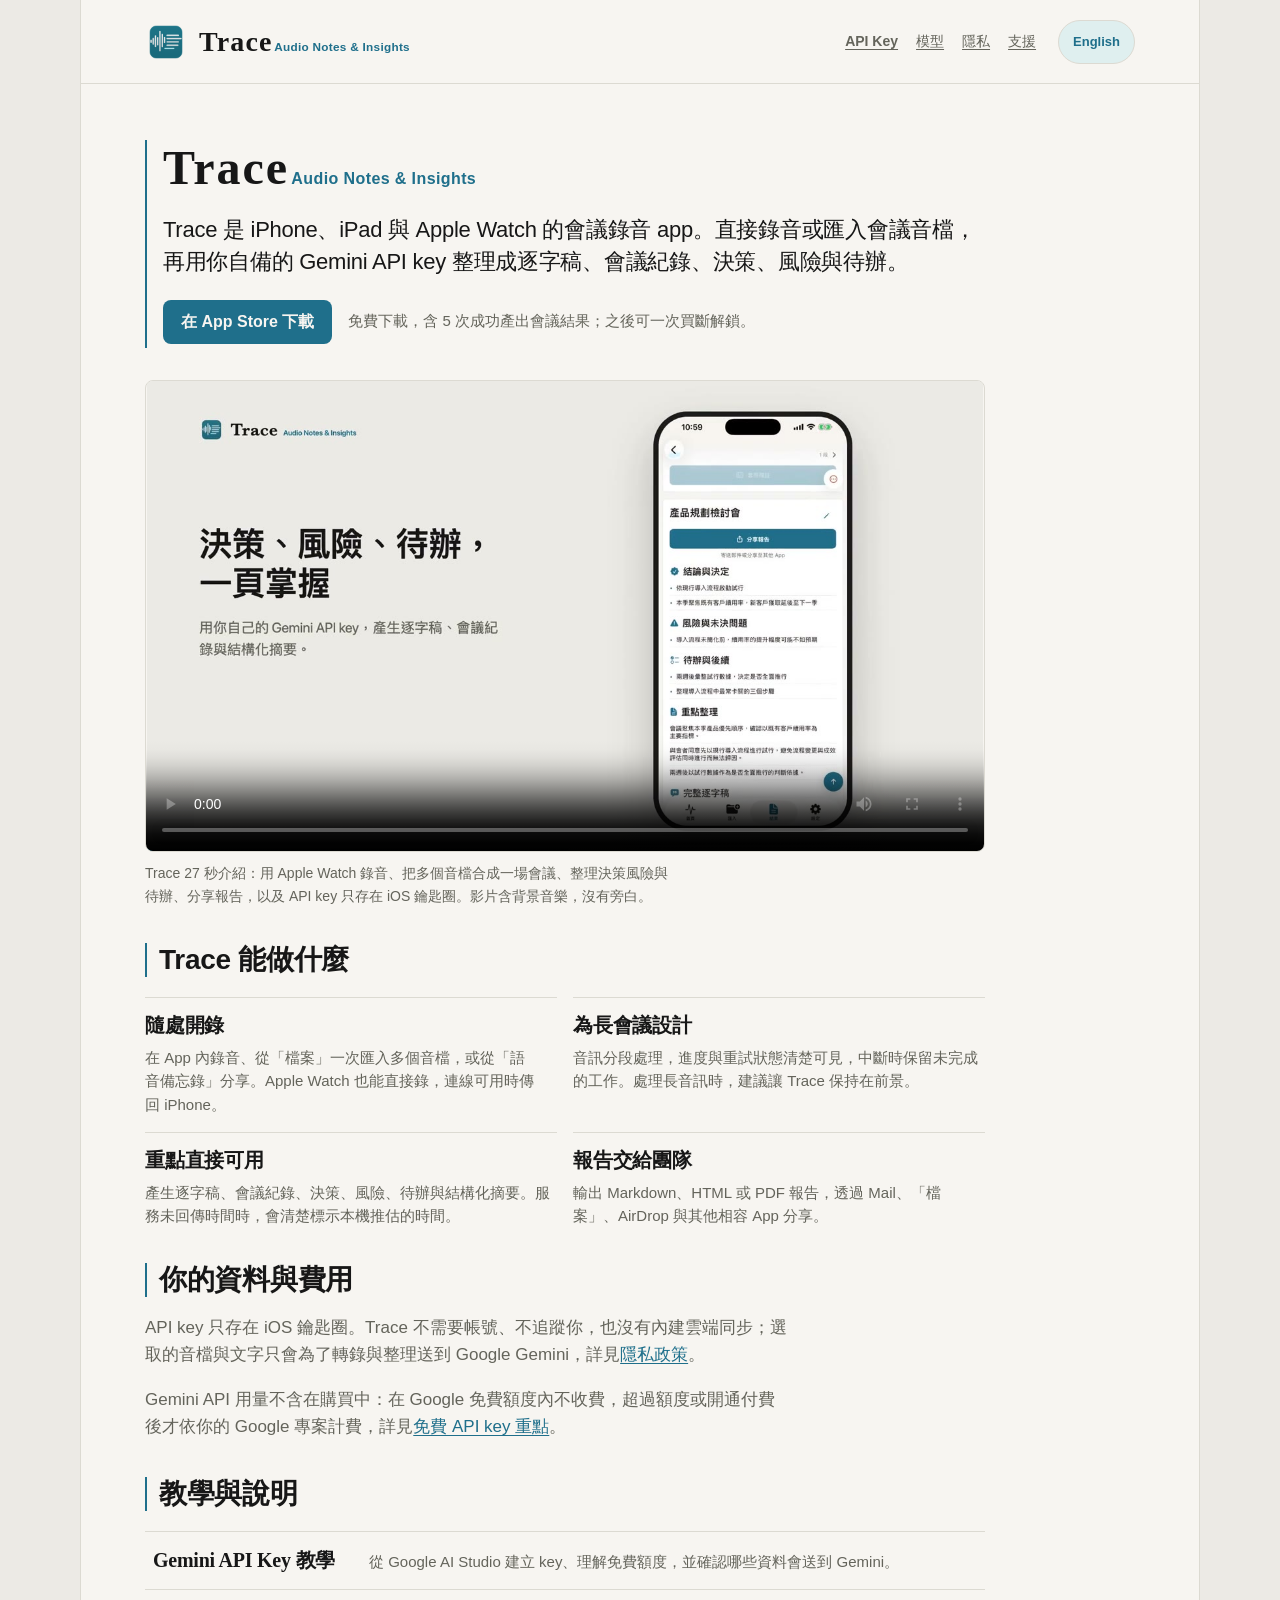
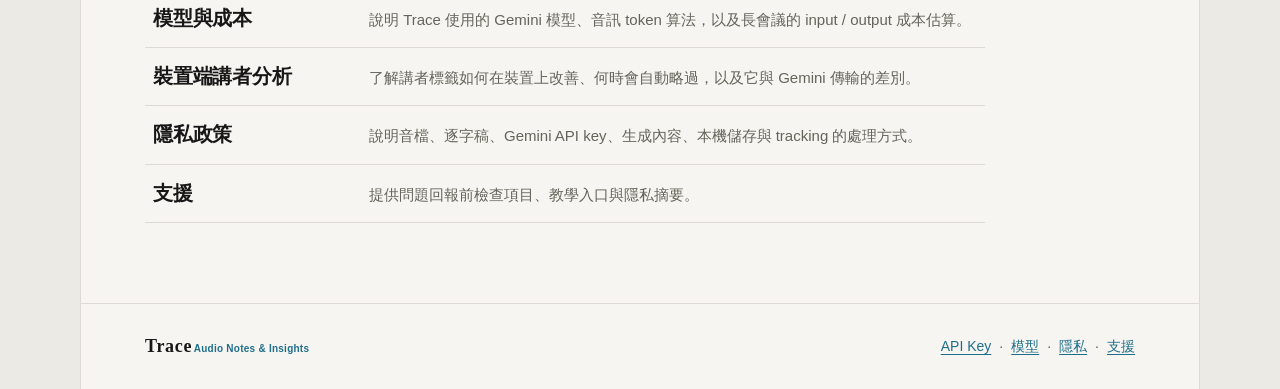
==== commit 0b6a5351: "Cut first-visit weight from about 1 MB to about 100 KB GitHub Pages delivered files to us at about 1" ====
--- a/index.html
+++ b/index.html
@@ -20,7 +20,8 @@
     <meta property="og:image:width" content="1200">
     <meta property="og:image:height" content="630">
     <meta name="twitter:card" content="summary_large_image">
-    <link rel="icon" href="./app-icon.png" type="image/png">
+    <link rel="icon" href="./favicon-64.png" type="image/png" sizes="64x64">
+    <link rel="apple-touch-icon" href="./apple-touch-icon-180.png">
     <link rel="stylesheet" href="./styles.css?v=20260928-trace-home-polish">
   </head>
   <body>
@@ -29,7 +30,7 @@
       <div class="frame">
         <header class="site-header">
           <a class="brand" href="./" aria-label="Trace Audio Notes &amp; Insights home">
-            <img class="brand-icon" src="./brand-icon.png" alt="" width="42" height="42">
+            <img class="brand-icon" src="./brand-icon-126.png" alt="" width="42" height="42">
             <span class="brand-lockup"><span class="brand-signature">Trace</span><span class="brand-descriptor"> Audio Notes &amp; Insights</span></span>
           </a>
           <nav class="nav" aria-label="主要連結">
@@ -56,8 +57,8 @@
 
           <section class="promo-video" aria-label="宣傳影片">
             <video controls playsinline preload="metadata" poster="./assets/video/trace-launch-zh-Hant-20260928-product.jpg" width="1920" height="1080" aria-describedby="promo-video-description">
-              <source src="./assets/video/trace-launch-zh-Hant-20260928-music.mp4" type="video/mp4">
-              <p>你的瀏覽器無法播放影片，可以<a href="./assets/video/trace-launch-zh-Hant-20260928-music.mp4">直接下載 MP4</a>。</p>
+              <source src="./assets/video/trace-launch-zh-Hant-20260928-web.mp4" type="video/mp4">
+              <p>你的瀏覽器無法播放影片，可以<a href="./assets/video/trace-launch-zh-Hant-20260928-web.mp4">直接下載 MP4</a>。</p>
             </video>
             <p id="promo-video-description">Trace 27 秒介紹：用 Apple Watch 錄音、把多個音檔合成一場會議、整理決策風險與待辦、分享報告，以及 API key 只存在 iOS 鑰匙圈。影片含背景音樂，沒有旁白。</p>
           </section>
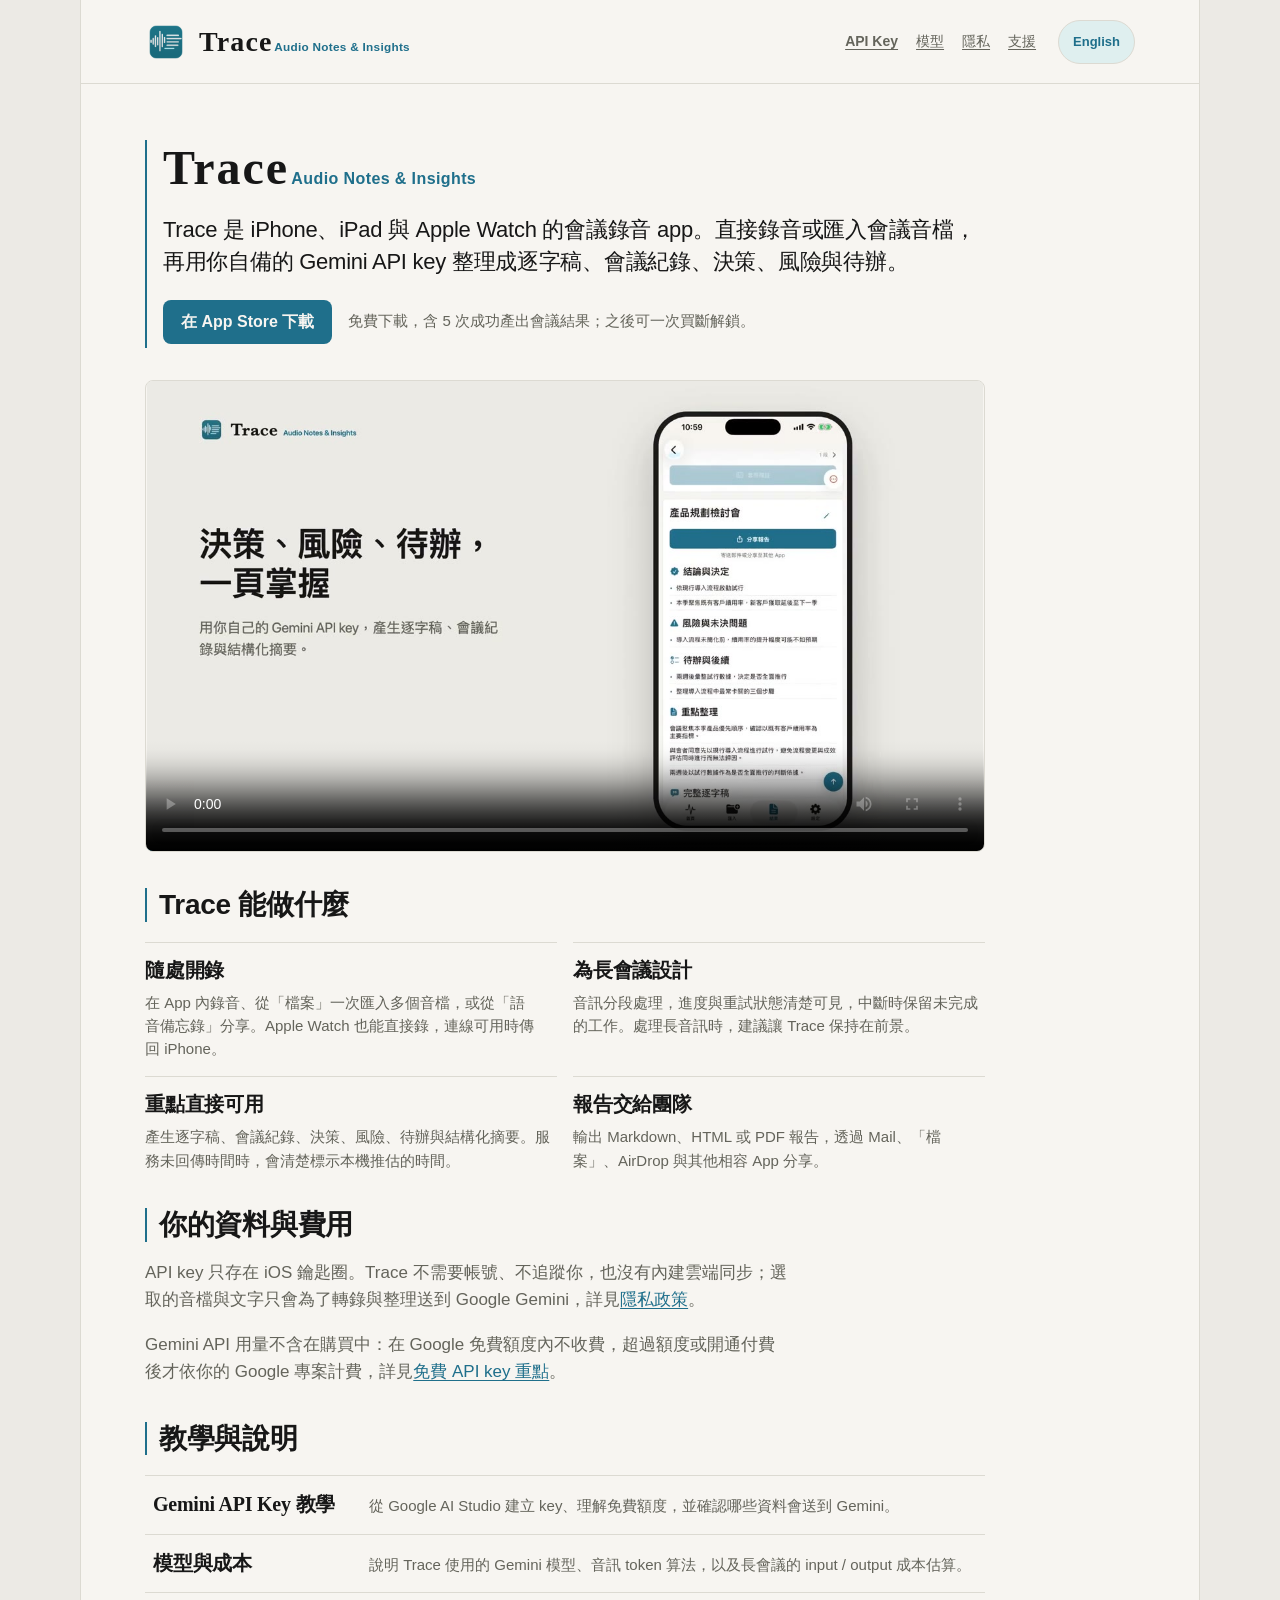
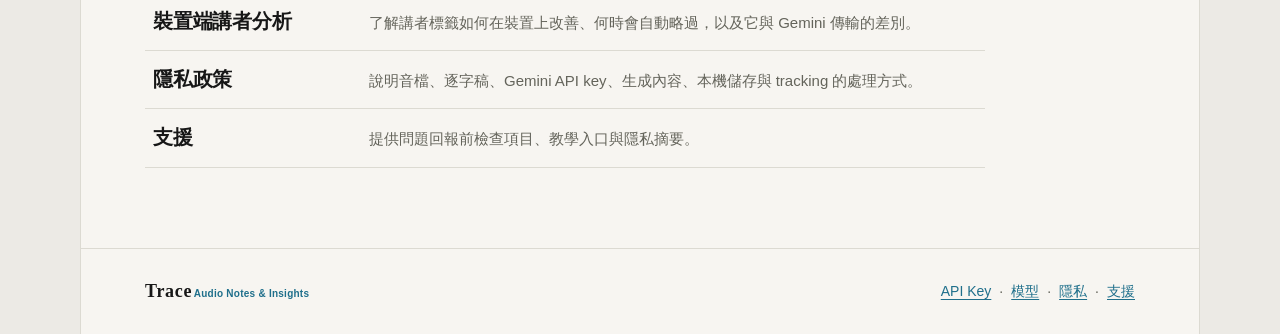
==== commit 24c3f999: "Remove self-describing copy and preload the homepage video Visitors were seeing text written about t" ====
--- a/index.html
+++ b/index.html
@@ -22,7 +22,7 @@
     <meta name="twitter:card" content="summary_large_image">
     <link rel="icon" href="./favicon-64.png" type="image/png" sizes="64x64">
     <link rel="apple-touch-icon" href="./apple-touch-icon-180.png">
-    <link rel="stylesheet" href="./styles.css?v=20260928-trace-home-polish">
+    <link rel="stylesheet" href="./styles.css?v=20260928-trace-cleanup">
   </head>
   <body>
     <a class="skip-link" href="#main-content">跳到主要內容</a>
@@ -56,11 +56,11 @@
           </section>
 
           <section class="promo-video" aria-label="宣傳影片">
-            <video controls playsinline preload="metadata" poster="./assets/video/trace-launch-zh-Hant-20260928-product.jpg" width="1920" height="1080" aria-describedby="promo-video-description">
+            <video controls playsinline preload="auto" poster="./assets/video/trace-launch-zh-Hant-20260928-product.jpg" width="1920" height="1080" aria-describedby="promo-video-description">
               <source src="./assets/video/trace-launch-zh-Hant-20260928-web.mp4" type="video/mp4">
               <p>你的瀏覽器無法播放影片，可以<a href="./assets/video/trace-launch-zh-Hant-20260928-web.mp4">直接下載 MP4</a>。</p>
             </video>
-            <p id="promo-video-description">Trace 27 秒介紹：用 Apple Watch 錄音、把多個音檔合成一場會議、整理決策風險與待辦、分享報告，以及 API key 只存在 iOS 鑰匙圈。影片含背景音樂，沒有旁白。</p>
+            <p id="promo-video-description" class="visually-hidden">Trace 27 秒介紹：用 Apple Watch 錄音、把多個音檔合成一場會議、整理決策風險與待辦、分享報告，以及 API key 只存在 iOS 鑰匙圈。影片含背景音樂，沒有旁白。</p>
           </section>
 
           <section class="features" aria-labelledby="features-title">
--- a/styles.css
+++ b/styles.css
@@ -375,6 +375,15 @@
   padding: 0.14em 0.36em;
 }
 
+.visually-hidden {
+  clip-path: inset(50%);
+  height: 1px;
+  overflow: hidden;
+  position: absolute;
+  white-space: nowrap;
+  width: 1px;
+}
+
 .promo-video {
   margin-top: 32px;
   max-width: 840px;
@@ -607,6 +616,15 @@
   max-width: 560px;
 }
 
+.step-list li .guide-figure {
+  grid-column: 2;
+  margin-top: 10px;
+}
+
+.guide-figure--phone {
+  max-width: 360px;
+}
+
 .guide-figure img {
   background: var(--teal-soft);
   display: block;
@@ -733,6 +751,208 @@
 .comparison-grid p,
 .model-card p {
   font-size: 15px;
+}
+
+.model-grid--three {
+  grid-template-columns: repeat(3, minmax(0, 1fr));
+}
+
+.model-code {
+  margin-top: 14px;
+}
+
+.bar-chart {
+  display: grid;
+  gap: 12px;
+  margin: 20px 0 0;
+  max-width: 840px;
+}
+
+.bar-row {
+  align-items: center;
+  column-gap: 16px;
+  display: grid;
+  grid-template-columns: minmax(0, 15rem) minmax(0, 1fr) minmax(0, 10rem);
+}
+
+.bar-label {
+  color: var(--ink);
+  font-size: 15px;
+  line-height: 1.4;
+}
+
+.bar-badge {
+  background: var(--teal-soft);
+  border-radius: 6px;
+  color: var(--teal);
+  display: inline-block;
+  font-size: 12px;
+  font-weight: 600;
+  margin-inline-start: 8px;
+  padding: 1px 8px;
+}
+
+.bar-track {
+  background: color-mix(in srgb, var(--line) 45%, transparent);
+  border-radius: 0 4px 4px 0;
+  display: flex;
+  gap: 2px;
+  height: 12px;
+}
+
+.bar {
+  background: var(--teal);
+  border-radius: 0 4px 4px 0;
+  height: 100%;
+}
+
+.bar--range,
+.bar-swatch {
+  background: color-mix(in srgb, var(--teal) 35%, var(--panel));
+}
+
+.bar-value {
+  color: var(--ink);
+  font-size: 15px;
+  font-variant-numeric: tabular-nums;
+  font-weight: 600;
+  text-align: right;
+}
+
+.bar-value small {
+  color: var(--muted);
+  display: block;
+  font-size: 12px;
+  font-weight: 400;
+}
+
+.bar-legend {
+  align-items: center;
+  display: flex;
+  font-size: 13px;
+  gap: 8px;
+  margin: 0;
+}
+
+.bar-swatch {
+  border-radius: 2px;
+  display: inline-block;
+  height: 10px;
+  width: 18px;
+}
+
+.bar-chart figcaption {
+  color: var(--muted);
+  font-size: 14px;
+  max-width: var(--reading-width);
+}
+
+.method-details {
+  border-bottom: 1px solid var(--line);
+  border-top: 1px solid var(--line);
+  margin-top: 40px;
+  padding-bottom: 16px;
+}
+
+.method-details > summary {
+  color: var(--ink);
+  cursor: pointer;
+  font-size: clamp(20px, 2.2vw, 24px);
+  font-weight: 600;
+  padding: 14px 0 6px;
+}
+
+.method-details > summary:hover {
+  color: var(--teal);
+}
+
+.method-details > summary:active {
+  background: var(--teal-soft);
+}
+
+.flow-figure {
+  margin: 24px 0 0;
+  max-width: 840px;
+}
+
+.flow-steps {
+  display: grid;
+  gap: 16px;
+  grid-template-columns: repeat(4, minmax(0, 1fr));
+  list-style: none;
+  margin: 0;
+  padding: 0;
+}
+
+.flow-step {
+  align-content: start;
+  background: var(--panel);
+  border: 1px solid var(--line);
+  border-radius: var(--radius-panel);
+  display: grid;
+  gap: 4px;
+  padding: 12px 14px;
+  position: relative;
+}
+
+.flow-step + .flow-step {
+  margin-top: 0;
+}
+
+.flow-step + .flow-step::before {
+  color: var(--muted);
+  content: "→" / "";
+  font-size: 14px;
+  left: -16px;
+  line-height: 1;
+  position: absolute;
+  text-align: center;
+  top: 50%;
+  transform: translateY(-50%);
+  width: 16px;
+}
+
+.flow-step--cloud {
+  background: var(--teal-soft);
+  border-color: color-mix(in srgb, var(--teal) 40%, var(--line));
+}
+
+.flow-where {
+  color: var(--muted);
+  font-size: 12px;
+  font-weight: 600;
+}
+
+.flow-step--cloud .flow-where {
+  color: var(--teal);
+}
+
+.flow-step strong {
+  color: var(--ink);
+  font-size: 16px;
+  line-height: 1.35;
+}
+
+.flow-note {
+  color: var(--muted);
+  font-size: 13px;
+  line-height: 1.45;
+}
+
+.flow-figure figcaption,
+.table-note {
+  color: var(--muted);
+  font-size: 14px;
+  text-align: left;
+}
+
+.flow-figure figcaption {
+  margin-top: 12px;
+  max-width: var(--reading-width);
+}
+
+.table-note {
+  margin-top: 10px;
 }
 
 .model-kicker {
@@ -1065,6 +1285,26 @@
     row-gap: 6px;
   }
 
+  .bar-row {
+    grid-template-columns: minmax(0, 1fr) 9.5rem;
+    row-gap: 6px;
+  }
+
+  .bar-label {
+    grid-column: 1 / -1;
+  }
+
+  .flow-steps {
+    grid-template-columns: minmax(0, 1fr);
+  }
+
+  .flow-step + .flow-step::before {
+    content: "↓" / "";
+    left: 50%;
+    top: -16px;
+    transform: translateX(-50%);
+  }
+
   .content,
   .content p,
   .content li,
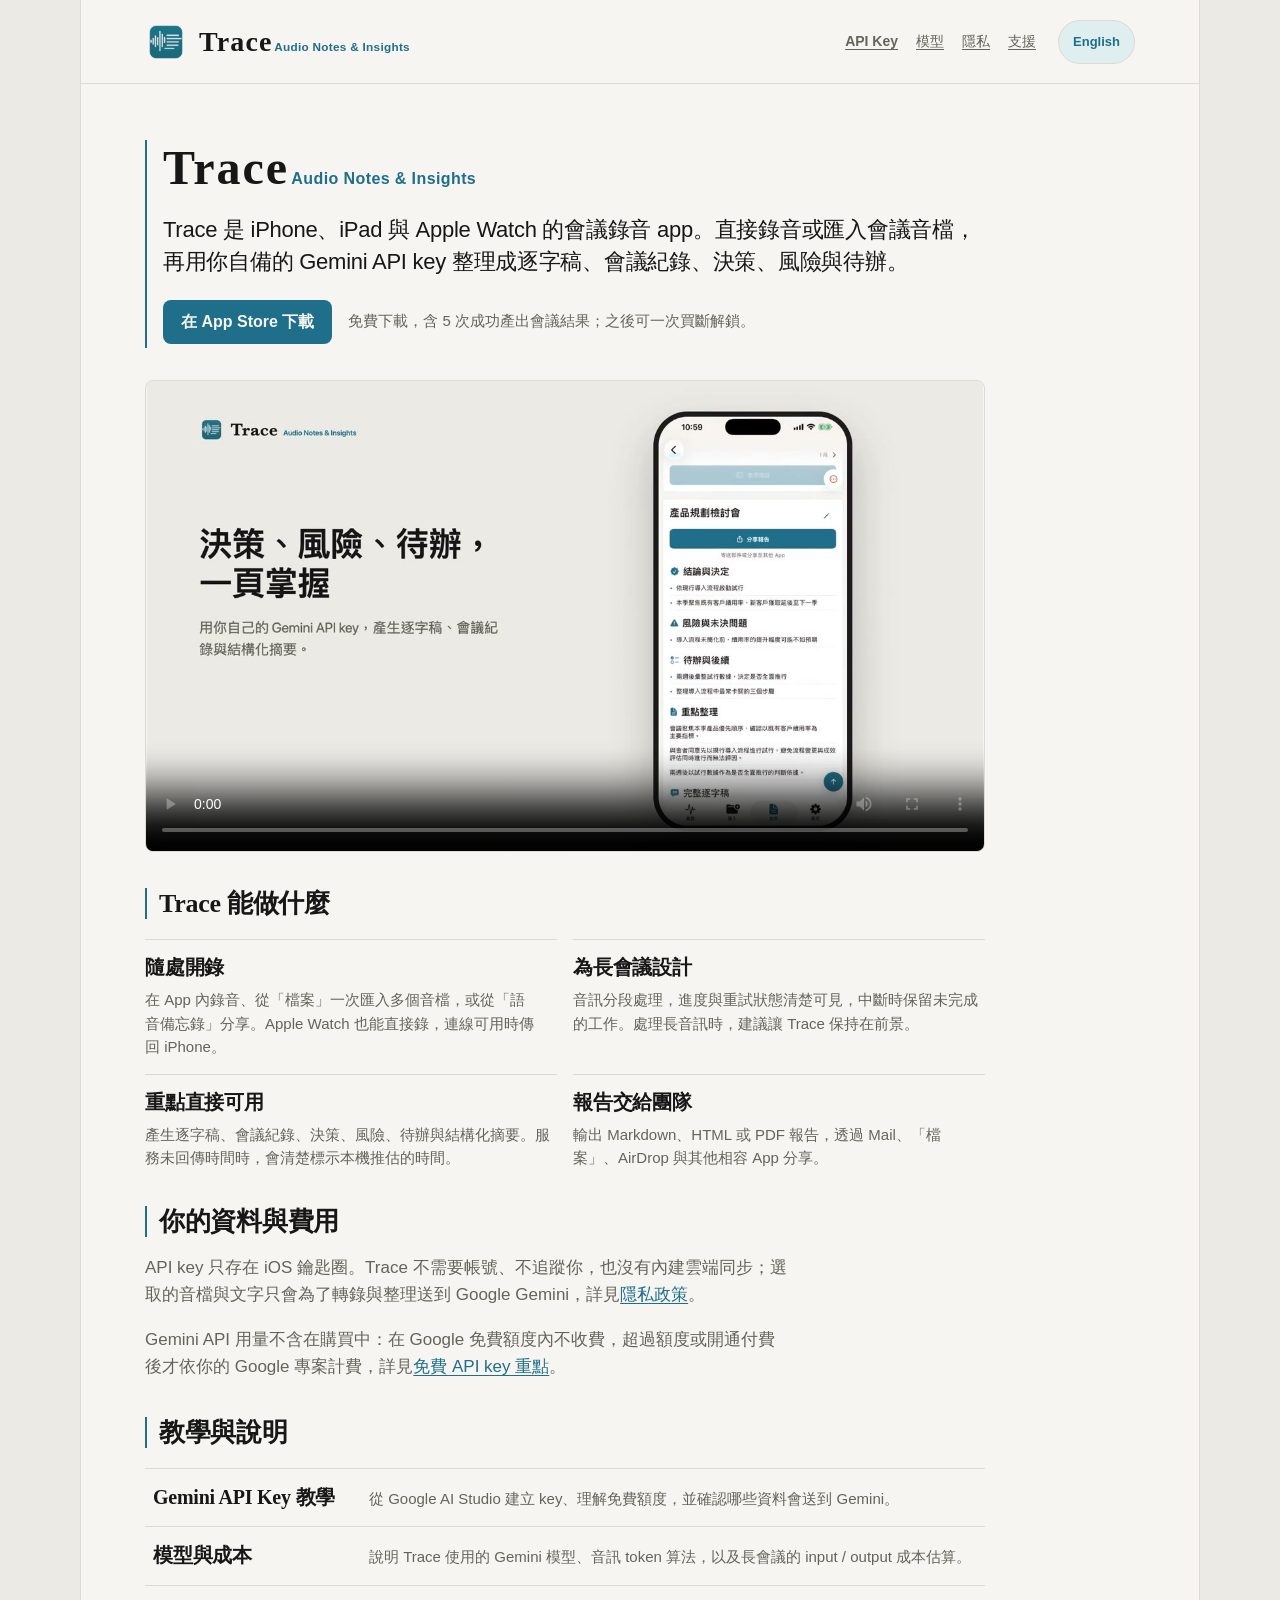
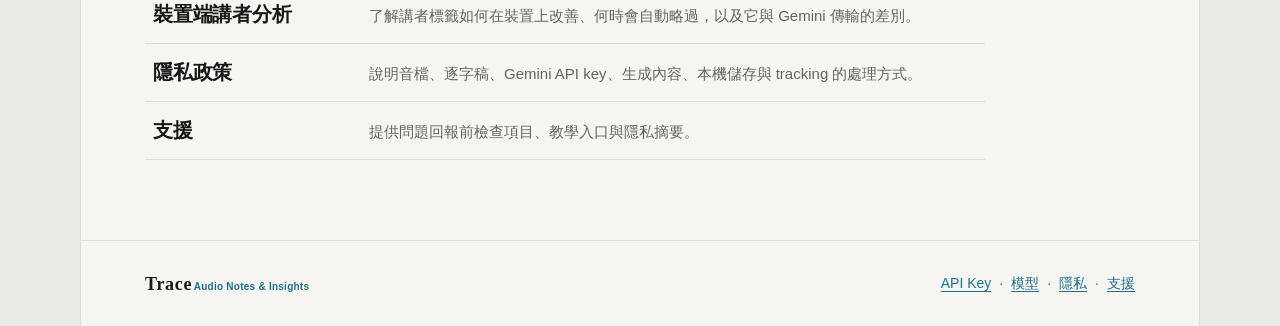
==== commit ff976a7c: "Match the app's typography, recommend Transcribe + Flash-Lite, simplify free tier and privacy layout" ====
--- a/index.html
+++ b/index.html
@@ -22,7 +22,7 @@
     <meta name="twitter:card" content="summary_large_image">
     <link rel="icon" href="./favicon-64.png" type="image/png" sizes="64x64">
     <link rel="apple-touch-icon" href="./apple-touch-icon-180.png">
-    <link rel="stylesheet" href="./styles.css?v=20260928-trace-cleanup">
+    <link rel="stylesheet" href="./styles.css?v=20260928-trace-app-type">
   </head>
   <body>
     <a class="skip-link" href="#main-content">跳到主要內容</a>
--- a/styles.css
+++ b/styles.css
@@ -270,11 +270,10 @@
 
 .eyebrow {
   color: var(--teal);
-  font-family: var(--font-mono);
-  font-size: 12px;
+  font-family: var(--font-sans);
+  font-size: 13px;
   font-variant-numeric: tabular-nums;
-  font-weight: 650;
-  letter-spacing: 0.025em;
+  font-weight: 600;
   margin: 0 0 18px;
 }
 
@@ -288,7 +287,7 @@
 }
 
 h1 {
-  font-family: var(--font-sans);
+  font-family: var(--font-serif);
   font-size: clamp(36px, 4.5vw, 48px);
   font-weight: 600;
   letter-spacing: -0.015em;
@@ -298,8 +297,8 @@
 }
 
 .content h1 {
-  font-family: var(--font-sans);
-  font-size: clamp(32px, 4vw, 40px);
+  font-family: var(--font-serif);
+  font-size: clamp(30px, 3.6vw, 38px);
   line-height: 1.15;
 }
 
@@ -314,8 +313,8 @@
 
 h2 {
   border-inline-start: 2px solid var(--teal);
-  font-family: var(--font-sans);
-  font-size: clamp(22px, 2.5vw, 28px);
+  font-family: var(--font-serif);
+  font-size: clamp(22px, 2.4vw, 26px);
   font-weight: 600;
   letter-spacing: -0.01em;
   line-height: 1.2;
@@ -324,9 +323,9 @@
 }
 
 h3 {
-  font-family: var(--font-sans);
-  font-size: 18px;
-  font-weight: 700;
+  font-family: var(--font-serif);
+  font-size: 19px;
+  font-weight: 600;
   line-height: 1.3;
   margin-top: 24px;
 }
@@ -470,6 +469,54 @@
   margin-top: 8px;
 }
 
+.free-lead {
+  align-items: baseline;
+  display: flex;
+  flex-wrap: wrap;
+  gap: 4px 16px;
+  margin-top: 16px;
+  max-width: 840px;
+}
+
+.free-amount {
+  color: var(--teal);
+  font-size: clamp(36px, 5vw, 48px);
+  font-variant-numeric: tabular-nums;
+  font-weight: 700;
+  letter-spacing: -0.02em;
+  line-height: 1;
+}
+
+.free-lead span {
+  color: var(--ink);
+  flex: 1 1 18rem;
+}
+
+.feature--caution h3 {
+  color: var(--warning);
+}
+
+.fine-print {
+  font-size: 14px;
+  margin-top: 18px;
+}
+
+.data-list {
+  column-gap: 32px;
+  columns: 2;
+}
+
+.data-list li {
+  break-inside: avoid;
+}
+
+.comparison-grid h4 {
+  color: var(--ink);
+  font-family: var(--font-serif);
+  font-size: 17px;
+  margin: 0;
+}
+
 .link-grid-title {
   max-width: 840px;
 }
@@ -584,7 +631,8 @@
   color: var(--teal);
   content: counter(guide-step, decimal-leading-zero);
   display: inline-flex;
-  font-family: var(--font-mono);
+  font-family: var(--font-sans);
+  font-variant-numeric: tabular-nums;
   font-size: 12px;
   font-weight: 750;
   height: 30px;
@@ -710,10 +758,9 @@
 .support-table th {
   background: var(--teal-soft);
   color: var(--ink);
-  font-family: var(--font-mono);
-  font-size: 12px;
-  font-weight: 750;
-  letter-spacing: 0.01em;
+  font-family: var(--font-sans);
+  font-size: 13px;
+  font-weight: 600;
 }
 
 .cost-table td,
@@ -957,12 +1004,10 @@
 
 .model-kicker {
   color: var(--teal);
-  font-family: var(--font-mono);
-  font-size: 12px !important;
-  font-weight: 700;
-  letter-spacing: 0.04em;
+  font-family: var(--font-sans);
+  font-size: 13px !important;
+  font-weight: 600;
   margin-top: 0;
-  text-transform: uppercase;
 }
 
 .model-card dl,
@@ -978,9 +1023,9 @@
 
 .model-card dt {
   color: var(--teal);
-  font-family: var(--font-mono);
-  font-size: 12px;
-  font-weight: 700;
+  font-family: var(--font-sans);
+  font-size: 13px;
+  font-weight: 600;
 }
 
 .model-card dd {
@@ -1013,9 +1058,9 @@
 .cost-flow span {
   color: var(--teal);
   display: block;
-  font-family: var(--font-mono);
-  font-size: 12px;
-  font-weight: 700;
+  font-family: var(--font-sans);
+  font-size: 13px;
+  font-weight: 600;
   margin-bottom: 8px;
 }
 
@@ -1055,7 +1100,8 @@
   content: counter(cost-step, decimal-leading-zero);
   counter-increment: cost-step;
   display: inline-flex;
-  font-family: var(--font-mono);
+  font-family: var(--font-sans);
+  font-variant-numeric: tabular-nums;
   font-size: 11px;
   font-weight: 800;
   height: 28px;
@@ -1110,7 +1156,6 @@
 }
 
 .support-callout {
-  border-inline-start: 4px solid var(--teal);
   margin-top: 18px;
 }
 
@@ -1224,9 +1269,9 @@
   .support-table td::before {
     color: var(--teal);
     content: attr(data-label);
-    font-family: var(--font-mono);
-    font-size: 11px;
-    font-weight: 750;
+    font-family: var(--font-sans);
+    font-size: 12px;
+    font-weight: 600;
     line-height: 1.35;
   }
 }
@@ -1292,6 +1337,10 @@
 
   .bar-label {
     grid-column: 1 / -1;
+  }
+
+  .data-list {
+    columns: 1;
   }
 
   .flow-steps {
